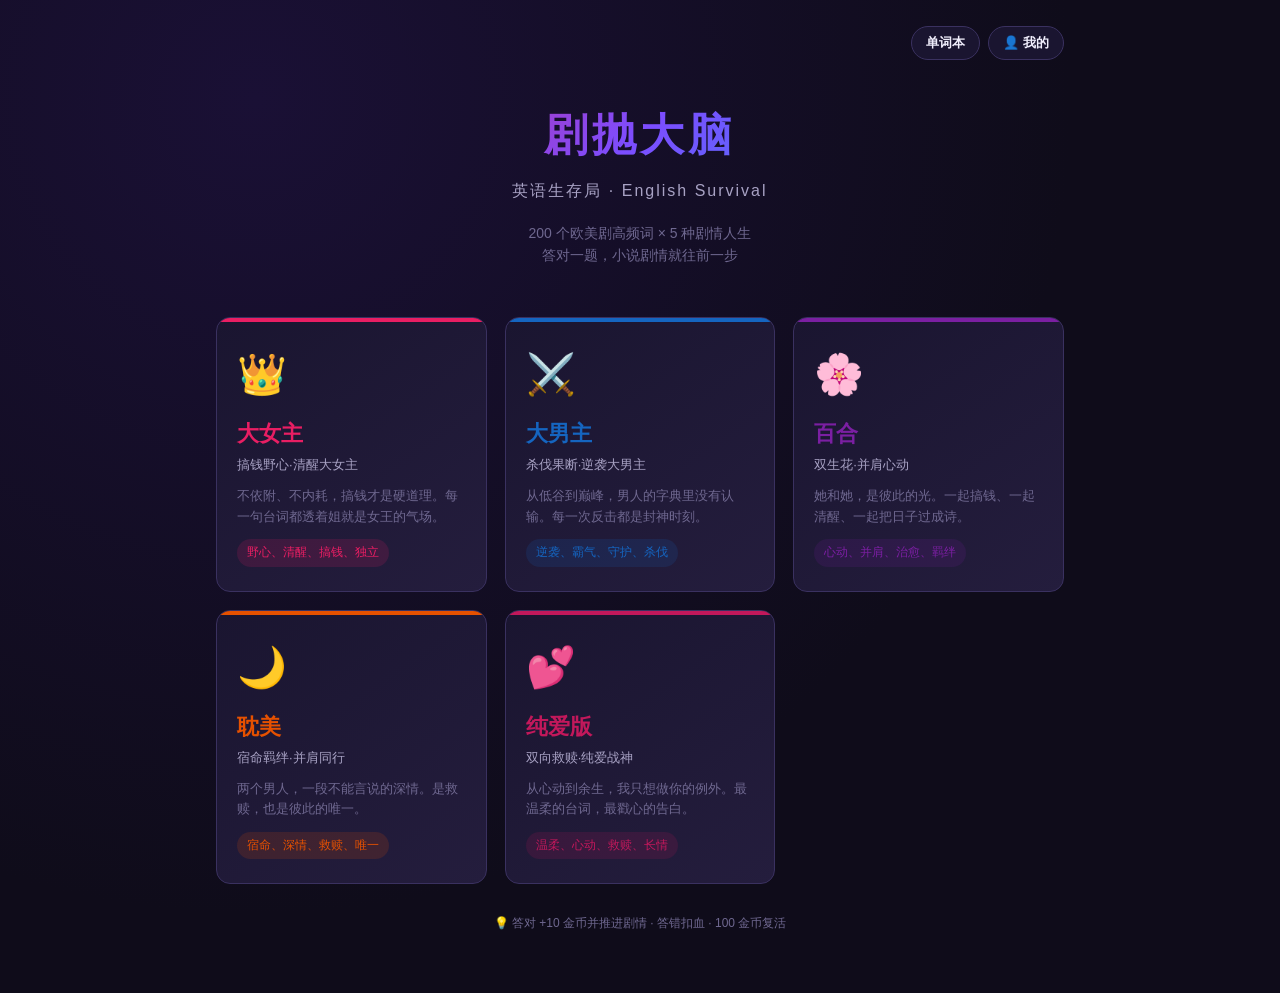
==== index.html @ b9316a6f "add onboarding steps hint: index.html" ====
﻿<!DOCTYPE html>
<html lang="zh-CN">
<head>
  <meta charset="UTF-8">
  <meta name="viewport" content="width=device-width, initial-scale=1.0">
  <title>剧抛大脑：英语生存局</title>
  <link rel="stylesheet" href="css/style.css?v=20261114d">
</head>
<body>
  <div id="app"></div>

  <!-- 数据层（独立于主逻辑） -->
  <script src="js/data/words.js?v=20261114d"></script>
  <script src="js/data/versions.js?v=20261114d"></script>
  <script src="js/data/templates.js?v=20261114d"></script>
  <script src="js/data/novels.js?v=20261114d"></script>
  <script src="js/data/rewards_female_lead.js?v=20261114d"></script>
  <script src="js/data/rewards_male_lead.js?v=20261114d"></script>
  <script src="js/data/rewards_dual_female.js?v=20261114d"></script>
  <script src="js/data/rewards_dual_male.js?v=20261114d"></script>
  <script src="js/data/rewards_pure_love.js?v=20261114d"></script>
  <script src="js/data/chapters.js?v=20261114d"></script>
  <script src="js/data/questions_female_lead.js?v=20261114d"></script>
  <script src="js/data/questions_male_lead.js?v=20261114d"></script>
  <script src="js/data/questions_dual_female.js?v=20261114d"></script>
  <script src="js/data/questions_dual_male.js?v=20261114d"></script>
  <script src="js/data/questions_pure_love.js?v=20261114d"></script>

  <!-- 工具层 -->
  <script src="js/shuffle.js?v=20261114d"></script>
  <script src="js/tts.js?v=20261114d"></script>
  <script src="js/storage.js?v=20261114d"></script>

  <!-- 逻辑层 -->
  <script src="js/questionGenerator.js?v=20261114d"></script>
  <script src="js/game.js?v=20261114d"></script>

  <!-- UI 层 -->
  <script src="js/ui.js?v=20261114d"></script>
</body>
</html>
---- css/style.css ----
/* ========== 剧抛大脑：英语生存局 样式 ========== */
:root {
  --theme-color: #6a11cb;
  --bg: #0f0c1a;
  --bg-card: #1a1530;
  --bg-card-2: #241d3d;
  --text: #f0eefc;
  --text-dim: #a8a2c4;
  --text-muted: #6f6890;
  --border: #3a3160;
  --success: #4caf50;
  --danger: #f44336;
  --warning: #ff9800;
  --radius: 14px;
  --shadow: 0 8px 32px rgba(0,0,0,.35);
}

* { box-sizing: border-box; margin: 0; padding: 0; }

body {
  font-family: -apple-system, "PingFang SC", "Microsoft YaHei", "Segoe UI", sans-serif;
  background: radial-gradient(circle at 20% 10%, #1a1035 0%, var(--bg) 60%);
  color: var(--text);
  min-height: 100vh;
  line-height: 1.6;
  overflow-x: hidden;
}

#app {
  max-width: 880px;
  margin: 0 auto;
  padding: 20px 16px 60px;
}

/* ========== 版本选择页 ========== */
.hero {
  text-align: center;
  padding: 40px 0 30px;
}
.title {
  font-size: 44px;
  font-weight: 900;
  background: linear-gradient(135deg, #e91e63, #7c4dff, #2196f3);
  -webkit-background-clip: text;
  -webkit-text-fill-color: transparent;
  letter-spacing: 4px;
}
.subtitle {
  font-size: 16px;
  color: var(--text-dim);
  margin-top: 8px;
  letter-spacing: 2px;
}
.hero-desc {
  margin-top: 18px;
  color: var(--text-muted);
  font-size: 14px;
}

.version-grid {
  display: grid;
  grid-template-columns: repeat(auto-fill, minmax(260px, 1fr));
  gap: 18px;
  margin-top: 20px;
}
.version-card {
  background: linear-gradient(145deg, var(--bg-card), var(--bg-card-2));
  border: 1px solid var(--border);
  border-radius: var(--radius);
  padding: 24px 20px;
  cursor: pointer;
  transition: all .25s ease;
  position: relative;
  overflow: hidden;
}
.version-card::before {
  content: '';
  position: absolute;
  top: 0; left: 0; right: 0;
  height: 4px;
  background: var(--card-color, var(--theme-color));
}
.version-card:hover {
  transform: translateY(-4px);
  box-shadow: 0 12px 30px rgba(0,0,0,.4);
  border-color: var(--card-color);
}
.version-icon { font-size: 40px; margin-bottom: 10px; }
.version-name {
  font-size: 22px;
  font-weight: 800;
  color: var(--card-color);
}
.version-tagline { font-size: 13px; color: var(--text-dim); margin: 4px 0 10px; }
.version-desc { font-size: 13px; color: var(--text-muted); }
.version-vibe {
  margin-top: 12px;
  font-size: 12px;
  color: var(--card-color);
  background: color-mix(in srgb, var(--card-color) 15%, transparent);
  padding: 4px 10px;
  border-radius: 20px;
  display: inline-block;
}
.version-save {
  margin-top: 10px;
  margin-left: 8px;
  font-size: 12px;
  font-weight: 700;
  color: var(--card-color);
  background: color-mix(in srgb, var(--card-color) 20%, transparent);
  padding: 4px 10px;
  border-radius: 20px;
  display: inline-block;
}

.footer-tip {
  text-align: center;
  margin-top: 30px;
  color: var(--text-muted);
  font-size: 12px;
}

/* ========== 游戏页：状态栏 ========== */
.status-bar {
  display: flex;
  align-items: center;
  gap: 14px;
  background: var(--bg-card);
  border: 1px solid var(--border);
  border-radius: var(--radius);
  padding: 12px 16px;
  margin-bottom: 18px;
  flex-wrap: wrap;
}
.status-left {
  display: flex;
  align-items: center;
  gap: 8px;
}
.version-badge {
  background: var(--theme-color);
  color: #fff;
  padding: 5px 14px;
  border-radius: 20px;
  font-size: 14px;
  font-weight: 700;
  white-space: nowrap;
}
.status-center { flex: 1; min-width: 120px; }
.progress-track {
  position: relative;
  height: 22px;
  background: #2a2348;
  border-radius: 11px;
  overflow: hidden;
}
.progress-fill {
  height: 100%;
  background: linear-gradient(90deg, var(--theme-color), #ff6b9d);
  border-radius: 11px;
  transition: width .4s ease;
}
.progress-text {
  position: absolute;
  inset: 0;
  display: flex;
  align-items: center;
  justify-content: center;
  font-size: 12px;
  font-weight: 700;
  color: #fff;
  text-shadow: 0 1px 2px rgba(0,0,0,.6);
}
.status-right {
  display: flex;
  gap: 14px;
  align-items: center;
}
.stat { display: flex; align-items: center; gap: 6px; font-size: 14px; }
.stat-icon { font-size: 16px; }
/* 金币图标：不依赖 emoji 字体，任何设备都能显示 */
.coin-icon {
  width: 17px;
  height: 17px;
  border-radius: 50%;
  background: linear-gradient(145deg, #ffe082, #f9a825);
  color: #5d4037;
  font-size: 11px;
  font-weight: 900;
  line-height: 1;
  display: inline-flex;
  align-items: center;
  justify-content: center;
  flex-shrink: 0;
}
/* 文字型图标按钮（如「词」） */
.icon-btn.icon-text { font-size: 13px; font-weight: 800; }
.hp-bar {
  width: 60px;
  height: 10px;
  background: #2a2348;
  border-radius: 5px;
  overflow: hidden;
}
.hp-fill { height: 100%; border-radius: 5px; transition: width .3s, background .3s; }
.stat-val { font-weight: 700; }
.stat.coins .stat-val { color: #ffd54f; }

/* ========== 题目卡 ========== */
.question-card {
  background: var(--bg-card);
  border: 1px solid var(--border);
  border-radius: var(--radius);
  padding: 24px;
  box-shadow: var(--shadow);
}
.q-intro {
  font-size: 14px;
  font-weight: 700;
  margin-bottom: 12px;
}
.word-tag {
  display: inline-flex;
  align-items: baseline;
  gap: 10px;
  background: color-mix(in srgb, var(--theme-color) 15%, transparent);
  padding: 6px 14px;
  border-radius: 20px;
  margin-bottom: 18px;
}
.word-en { font-size: 20px; font-weight: 800; color: var(--theme-color); }
.word-cat { font-size: 13px; color: var(--text-dim); }

.scenario {
  background: var(--bg-card-2);
  border-radius: 12px;
  padding: 18px;
  margin-bottom: 20px;
  border-left: 4px solid var(--theme-color);
}
.scenario-en {
  font-size: 17px;
  font-weight: 600;
  line-height: 1.7;
  display: flex;
  align-items: flex-start;
  gap: 10px;
}
.tts-btn {
  background: var(--theme-color);
  color: #fff;
  border: none;
  border-radius: 8px;
  padding: 4px 10px;
  cursor: pointer;
  font-size: 16px;
  flex-shrink: 0;
  transition: transform .15s;
}
.tts-btn:hover { transform: scale(1.1); }
.scenario-cn {
  margin-top: 10px;
  font-size: 14px;
  color: var(--text-dim);
  line-height: 1.7;
}

/* ========== 小说式对白场景 ========== */
.scene {
  background: var(--bg-card-2);
  border-radius: 12px;
  padding: 16px 18px;
  margin-bottom: 18px;
  border-left: 4px solid var(--theme-color);
  display: flex;
  flex-direction: column;
  gap: 14px;
}
.scene-line {
  display: flex;
  gap: 12px;
  align-items: flex-start;
}
.scene-speaker {
  flex-shrink: 0;
  min-width: 62px;
  padding: 2px 8px;
  border-radius: 8px;
  background: color-mix(in srgb, var(--theme-color) 22%, transparent);
  color: var(--theme-color);
  font-size: 12px;
  font-weight: 800;
  text-align: center;
  margin-top: 2px;
}
.scene-text { flex: 1; min-width: 0; }
.scene-en {
  display: flex;
  align-items: flex-start;
  gap: 8px;
  font-size: 16px;
  font-weight: 600;
  line-height: 1.65;
}
.scene-cn {
  margin-top: 4px;
  font-size: 13px;
  color: var(--text-dim);
  line-height: 1.6;
}
.reply-label {
  font-size: 14px;
  font-weight: 800;
  color: var(--text-dim);
  margin-bottom: 12px;
}
.option-meaning { font-size: 15px; }

.options {
  display: flex;
  flex-direction: column;
  gap: 12px;
}
.option {
  display: flex;
  align-items: center;
  gap: 14px;
  background: var(--bg-card-2);
  border: 2px solid var(--border);
  border-radius: 12px;
  padding: 14px 18px;
  cursor: pointer;
  text-align: left;
  color: var(--text);
  font-size: 15px;
  transition: all .2s;
  font-family: inherit;
}
.option:hover:not(.answered) {
  border-color: var(--theme-color);
  background: color-mix(in srgb, var(--theme-color) 10%, var(--bg-card-2));
}
.option.answered { cursor: default; opacity: .85; }
.option.correct {
  border-color: var(--success);
  background: color-mix(in srgb, var(--success) 18%, var(--bg-card-2));
}
.option.wrong {
  border-color: var(--danger);
  background: color-mix(in srgb, var(--danger) 18%, var(--bg-card-2));
}
.option-letter {
  width: 30px;
  height: 30px;
  border-radius: 50%;
  background: var(--border);
  display: flex;
  align-items: center;
  justify-content: center;
  font-weight: 800;
  flex-shrink: 0;
}
.option.correct .option-letter { background: var(--success); color: #fff; }
.option.wrong .option-letter { background: var(--danger); color: #fff; }
.option-text { display: flex; flex-direction: column; flex: 1; }
.option-en { font-weight: 600; }
.option-cn { font-size: 13px; color: var(--text-dim); margin-top: 2px; }
.option .tts-btn { flex-shrink: 0; display: inline-flex; align-items: center; }

.feedback { margin-top: 16px; }
.fb { padding: 12px 16px; border-radius: 10px; font-weight: 600; }
.fb-correct { background: color-mix(in srgb, var(--success) 20%, transparent); color: #a5d6a7; }
.fb-wrong { background: color-mix(in srgb, var(--danger) 20%, transparent); color: #ef9a9a; }
.correct-line {
  margin-top: 8px;
  color: #a5d6a7;
  font-size: 14px;
  font-weight: 700;
}
.explanation {
  margin-top: 8px;
  font-weight: 400;
  font-size: 13px;
  color: var(--text);
  line-height: 1.6;
}

.next-btn {
  margin-top: 16px;
  width: 100%;
  padding: 14px;
  background: var(--theme-color);
  color: #fff;
  border: none;
  border-radius: 12px;
  font-size: 16px;
  font-weight: 700;
  cursor: pointer;
  transition: transform .15s;
}
.next-btn:hover { transform: translateY(-2px); }

/* ========== 章节模式：剧情卡 / 人物头像 ========== */
.story-card {
  background: linear-gradient(145deg, var(--bg-card), var(--bg-card-2));
  border: 1px solid var(--border);
  border-radius: var(--radius);
  padding: 18px 20px;
  margin-bottom: 16px;
}
.story-label {
  font-size: 12px;
  font-weight: 800;
  letter-spacing: .5px;
  color: var(--theme-color);
  margin-bottom: 8px;
}
.story-text {
  font-size: 14px;
  color: var(--text-dim);
  line-height: 1.9;
}
.plot-desc {
  font-size: 14px;
  color: var(--text-dim);
  line-height: 1.8;
  margin-bottom: 14px;
}
.speaker-prefix {
  color: var(--theme-color);
  font-weight: 800;
  margin-right: 2px;
}

.speaker-row {
  display: flex;
  align-items: center;
  gap: 12px;
  margin-bottom: 16px;
}
.avatar {
  width: 56px;
  height: 56px;
  border-radius: 50%;
  display: flex;
  align-items: center;
  justify-content: center;
  box-shadow: 0 0 0 3px color-mix(in srgb, var(--theme-color) 35%, transparent), 0 6px 18px rgba(0,0,0,.35);
  flex-shrink: 0;
}
.avatar-emoji { font-size: 26px; line-height: 1; }
.avatar-photo { width: 64px; height: 64px; overflow: hidden; background: var(--bg-card-2); }
.avatar-photo img { width: 100%; height: 100%; object-fit: cover; display: block; }
.speaker-meta { flex: 1; }
.speaker-name { font-size: 17px; font-weight: 800; }
.speaker-step { font-size: 12px; color: var(--text-muted); }

/* ========== 章节解锁面板 ========== */
.chapter-panel {
  margin-top: 20px;
  background: var(--bg-card);
  border: 1px solid var(--border);
  border-radius: var(--radius);
  padding: 18px 20px;
}
.chapter-item {
  background: var(--bg-card-2);
  border: 1px solid var(--border);
  border-radius: 10px;
  padding: 12px 14px;
  margin-bottom: 10px;
  transition: all .2s;
}
.chapter-item:last-child { margin-bottom: 0; }
.chapter-item.unlocked { cursor: pointer; }
.chapter-item.unlocked:hover { border-color: var(--theme-color); }
.chapter-item.locked { opacity: .5; cursor: not-allowed; }
.chapter-item.cleared { border-color: var(--success); }
.chapter-item-head {
  display: flex;
  align-items: center;
  justify-content: space-between;
  gap: 10px;
  margin-bottom: 8px;
}
.chapter-item-title { font-size: 14px; font-weight: 700; }
.chapter-item-count { font-size: 12px; color: var(--theme-color); font-weight: 800; }

/* ========== 章节结果 ========== */
.result-card {
  background: var(--bg-card);
  border: 1px solid var(--border);
  border-radius: var(--radius);
  padding: 32px 24px;
  text-align: center;
  box-shadow: var(--shadow);
}
.result-emoji { font-size: 48px; }
.result-title { margin: 8px 0 12px; color: var(--theme-color); }
.result-text {
  font-size: 14px;
  color: var(--text-dim);
  line-height: 1.9;
  margin-bottom: 20px;
}

/* ========== 答题解析块 ========== */
.fb-block {
  margin-top: 10px;
  font-weight: 400;
  font-size: 13px;
  line-height: 1.7;
  color: var(--text);
}
.fb-block b {
  display: block;
  margin-bottom: 2px;
  color: var(--text-dim);
  font-size: 12px;
}
.fb-distractor { color: var(--text-dim); margin-bottom: 2px; }
.plot-unlock {
  margin-top: 12px;
  padding: 12px 14px;
  border-radius: 10px;
  background: color-mix(in srgb, var(--theme-color) 16%, transparent);
  border-left: 3px solid var(--theme-color);
  font-size: 13px;
  line-height: 1.9;
  color: var(--text);
}

/* ========== 小说面板 ========== */
.novel-panel {
  margin-top: 22px;
  background: var(--bg-card);
  border: 1px solid var(--border);
  border-radius: var(--radius);
  padding: 20px;
}
.novel-header {
  font-weight: 700;
  margin-bottom: 14px;
  color: var(--text-dim);
  font-size: 14px;
}
.novel-card { margin-bottom: 18px; }
.novel-card:last-child { margin-bottom: 0; }
.novel-head {
  display: flex;
  align-items: center;
  gap: 12px;
  margin-bottom: 8px;
}
.novel-cover { font-size: 32px; }
.novel-meta { flex: 1; }
.novel-title { font-weight: 700; font-size: 15px; }
.novel-author { font-size: 12px; color: var(--text-muted); }
.novel-percent { font-weight: 800; color: var(--theme-color); }
.novel-bar {
  height: 8px;
  background: #2a2348;
  border-radius: 4px;
  overflow: hidden;
  margin-bottom: 10px;
}
.novel-fill {
  height: 100%;
  background: linear-gradient(90deg, var(--theme-color), #ffd54f);
  border-radius: 4px;
  transition: width .5s;
}
.novel-segments {
  display: grid;
  grid-template-columns: repeat(5, 1fr);
  gap: 6px;
}
.seg {
  text-align: center;
  padding: 8px 4px;
  border-radius: 8px;
  font-size: 11px;
  cursor: pointer;
  transition: all .2s;
}
.seg.unlocked {
  background: color-mix(in srgb, var(--theme-color) 20%, transparent);
  border: 1px solid var(--theme-color);
  color: var(--text);
}
.seg.unlocked:hover { background: color-mix(in srgb, var(--theme-color) 40%, transparent); }
.seg.locked {
  background: #2a2348;
  color: var(--text-muted);
  cursor: not-allowed;
}

/* 提问用书：50 章列表，限高滚动 */
.chapter-panel:not(.reward-panel) {
  max-height: 460px;
  overflow-y: auto;
}

/* 奖励小说：按原著章节划分的章节网格 */
.novel-chapter-meta {
  font-size: 12px;
  color: var(--text-dim);
  margin-bottom: 8px;
}
.chapter-grid {
  display: grid;
  grid-template-columns: repeat(auto-fill, minmax(86px, 1fr));
  gap: 6px;
  max-height: 240px;
  overflow-y: auto;
  padding-right: 2px;
}
.chapter-chip {
  font-size: 12px;
  text-align: center;
  padding: 8px 6px;
  border-radius: 8px;
  border: 1px solid var(--border);
  background: #2a2348;
  color: var(--text-muted);
  white-space: nowrap;
  overflow: hidden;
  text-overflow: ellipsis;
}
.chapter-chip.unlocked {
  cursor: pointer;
  background: color-mix(in srgb, var(--theme-color) 18%, transparent);
  border-color: var(--theme-color);
  color: var(--text);
  transition: all .2s;
}
.chapter-chip.unlocked:hover {
  background: color-mix(in srgb, var(--theme-color) 38%, transparent);
}
.chapter-chip.locked { opacity: .6; }

/* ========== 死亡页 ========== */
.screen-death, .screen-finish {
  display: flex;
  align-items: center;
  justify-content: center;
  min-height: 80vh;
}
.death-card, .finish-card {
  background: var(--bg-card);
  border: 1px solid var(--border);
  border-radius: var(--radius);
  padding: 40px;
  text-align: center;
  max-width: 420px;
  width: 100%;
}
.death-emoji, .finish-emoji { font-size: 60px; }
.death-title { color: var(--danger); margin: 10px 0; }
.finish-title { color: var(--warning); margin: 10px 0; }
.death-desc, .finish-desc { color: var(--text-dim); margin-bottom: 20px; }
.death-stats, .finish-stats {
  display: flex;
  flex-direction: column;
  gap: 8px;
  margin-bottom: 24px;
  color: var(--text-dim);
}
.revive-btn {
  background: linear-gradient(135deg, var(--theme-color), #ff6b9d);
  color: #fff;
  border: none;
  padding: 14px 30px;
  border-radius: 12px;
  font-size: 16px;
  font-weight: 700;
  cursor: pointer;
  width: 100%;
  margin-bottom: 10px;
}
.revive-hint { font-size: 12px; color: var(--text-muted); margin-bottom: 16px; }
.no-revive { color: var(--danger); margin-bottom: 20px; line-height: 1.8; }
.back-btn {
  background: transparent;
  color: var(--text-dim);
  border: 1px solid var(--border);
  padding: 12px 24px;
  border-radius: 12px;
  cursor: pointer;
  font-size: 14px;
}
.back-btn:hover { border-color: var(--theme-color); color: var(--theme-color); }

.finish-novels {
  background: var(--bg-card-2);
  border-radius: 10px;
  padding: 14px;
  margin-bottom: 20px;
  font-size: 14px;
  line-height: 2;
}

/* ========== 弹窗 ========== */
.modal-overlay {
  position: fixed;
  inset: 0;
  background: rgba(0,0,0,.7);
  display: flex;
  align-items: center;
  justify-content: center;
  z-index: 1000;
  padding: 20px;
}
.modal {
  background: var(--bg-card);
  border: 1px solid var(--border);
  border-radius: var(--radius);
  padding: 28px;
  max-width: 560px;
  width: 100%;
  max-height: 80vh;
  overflow-y: auto;
}
.modal-title { font-size: 18px; font-weight: 800; margin-bottom: 16px; color: var(--theme-color); }
.modal-body { line-height: 1.9; color: var(--text); font-size: 15px; }
.modal-close {
  margin-top: 20px;
  width: 100%;
  padding: 12px;
  background: var(--theme-color);
  color: #fff;
  border: none;
  border-radius: 10px;
  font-weight: 700;
  cursor: pointer;
}
.modal-reader { max-height: 84vh; }
.reader-text {
  line-height: 2;
  font-size: 14px;
  white-space: pre-wrap;
}
.reader-nav {
  display: flex;
  align-items: center;
  gap: 10px;
  margin-top: 18px;
}
.reader-nav .panel-btn {
  width: auto;
  flex: 1;
  margin-top: 0;
  padding: 9px 10px;
  font-size: 13px;
}
.reader-nav .panel-btn:disabled {
  opacity: .4;
  cursor: not-allowed;
}
.reader-pos {
  font-size: 12px;
  color: var(--text-dim);
  white-space: nowrap;
}
.modal-actions {
  display: flex;
  gap: 12px;
  margin-top: 20px;
}
.modal-btn {
  flex: 1;
  padding: 12px;
  border-radius: 10px;
  border: 1px solid var(--border);
  background: var(--bg-card-2);
  color: var(--text);
  font-size: 15px;
  font-weight: 700;
  cursor: pointer;
  font-family: inherit;
}
.modal-btn.ghost:hover { border-color: var(--theme-color); color: var(--theme-color); }
.modal-btn.danger {
  background: var(--danger);
  border-color: var(--danger);
  color: #fff;
}
.modal-btn.danger:hover { filter: brightness(1.1); }

/* ========== 我的 / 个人中心 ========== */
.top-actions {
  display: flex;
  justify-content: flex-end;
  padding-top: 6px;
}
.me-btn {
  background: var(--bg-card);
  border: 1px solid var(--border);
  color: var(--text);
  padding: 7px 14px;
  border-radius: 20px;
  font-size: 13px;
  font-weight: 700;
  cursor: pointer;
  font-family: inherit;
  transition: all .2s;
}
.me-btn:hover { border-color: var(--theme-color); color: var(--theme-color); }

.icon-btn {
  width: 34px;
  height: 34px;
  border-radius: 50%;
  border: 1px solid var(--border);
  background: var(--bg-card-2);
  color: var(--text);
  font-size: 15px;
  line-height: 1;
  cursor: pointer;
  flex-shrink: 0;
  transition: all .2s;
}
.icon-btn:hover { border-color: var(--theme-color); transform: translateY(-1px); }

.resume-banner {
  display: flex;
  align-items: center;
  gap: 12px;
  background: linear-gradient(135deg, rgba(106,17,203,.28), rgba(255,107,157,.18));
  border: 1px solid var(--theme-color);
  border-radius: var(--radius);
  padding: 14px 18px;
  margin-bottom: 18px;
  cursor: pointer;
  transition: transform .2s;
}
.resume-banner:hover { transform: translateY(-2px); }
.resume-info { display: flex; flex-direction: column; gap: 3px; flex: 1; }
.resume-info b { font-size: 14px; }
.resume-info span { font-size: 12px; color: var(--text-dim); }
.resume-go { font-size: 13px; font-weight: 800; color: var(--theme-color); white-space: nowrap; }

.screen-profile { padding-top: 4px; }
.back-link {
  background: none;
  border: none;
  color: var(--text-dim);
  font-size: 14px;
  font-weight: 700;
  cursor: pointer;
  padding: 6px 0 12px;
  font-family: inherit;
}
.back-link:hover { color: var(--theme-color); }

.profile-card {
  display: flex;
  align-items: center;
  gap: 16px;
  background: linear-gradient(145deg, var(--bg-card), var(--bg-card-2));
  border: 1px solid var(--border);
  border-radius: var(--radius);
  padding: 20px;
  margin-bottom: 18px;
  box-shadow: var(--shadow);
}
.profile-info { flex: 1; min-width: 0; }
.profile-name {
  font-size: 22px;
  font-weight: 800;
  white-space: nowrap;
  overflow: hidden;
  text-overflow: ellipsis;
}
.profile-sub { font-size: 12px; color: var(--text-muted); margin-top: 4px; }
.edit-btn {
  background: color-mix(in srgb, var(--theme-color) 18%, transparent);
  border: 1px solid var(--theme-color);
  color: var(--theme-color);
  border-radius: 20px;
  padding: 7px 16px;
  font-size: 13px;
  font-weight: 700;
  cursor: pointer;
  flex-shrink: 0;
  font-family: inherit;
}
.edit-btn:hover { background: var(--theme-color); color: #fff; }

.avatar-lg { width: 84px; height: 84px; }
.avatar-lg.avatar-photo { width: 88px; height: 88px; }
.avatar-lg .avatar-emoji { font-size: 42px; }

.panel {
  background: var(--bg-card);
  border: 1px solid var(--border);
  border-radius: var(--radius);
  padding: 20px;
  margin-bottom: 16px;
}
.panel-title { font-size: 15px; font-weight: 800; margin-bottom: 14px; }

.save-main { margin-bottom: 14px; }
.save-version { font-size: 18px; font-weight: 800; color: var(--theme-color); }
.save-chapter { font-size: 13px; color: var(--text-dim); margin-top: 4px; }
.save-grid {
  display: grid;
  grid-template-columns: repeat(4, 1fr);
  gap: 10px;
  margin-bottom: 12px;
}
.save-grid > div {
  background: var(--bg-card-2);
  border-radius: 10px;
  padding: 10px 8px;
  text-align: center;
  display: flex;
  flex-direction: column;
  gap: 4px;
}
.save-grid span { font-size: 11px; color: var(--text-muted); }
.save-grid b { font-size: 14px; }
.save-time { font-size: 12px; color: var(--text-muted); margin-bottom: 8px; }
.empty-save {
  font-size: 13px;
  color: var(--text-dim);
  line-height: 1.8;
  margin-bottom: 6px;
}
.save-list { display: flex; flex-direction: column; gap: 10px; }
.save-item {
  background: var(--bg-card-2);
  border: 1px solid var(--border);
  border-radius: 12px;
  padding: 12px 14px;
}
.save-item-head {
  display: flex;
  align-items: center;
  justify-content: space-between;
  gap: 10px;
  margin-bottom: 6px;
}
.save-item-name { font-size: 15px; font-weight: 800; }
.save-item-tag {
  font-size: 12px;
  font-weight: 700;
  color: var(--theme-color);
  background: color-mix(in srgb, var(--theme-color) 16%, transparent);
  padding: 3px 10px;
  border-radius: 12px;
  white-space: nowrap;
}
.save-item-sub { font-size: 12px; color: var(--text-dim); line-height: 1.7; }
.save-item-actions { display: flex; gap: 8px; margin-top: 10px; }
.save-item-actions .panel-btn {
  width: auto;
  flex: 1;
  margin-top: 0;
  padding: 9px 10px;
  font-size: 13px;
}
.panel-btn {
  width: 100%;
  margin-top: 10px;
  padding: 12px;
  border-radius: 12px;
  font-size: 14px;
  font-weight: 700;
  cursor: pointer;
  font-family: inherit;
  background: transparent;
  border: 1px solid var(--border);
  color: var(--text-dim);
}
.panel-btn.ghost:hover { border-color: var(--theme-color); color: var(--theme-color); }

.stats-grid {
  display: grid;
  grid-template-columns: repeat(4, 1fr);
  gap: 10px;
}
.stat-cell {
  background: var(--bg-card-2);
  border-radius: 10px;
  padding: 14px 8px;
  text-align: center;
  display: flex;
  flex-direction: column;
  gap: 4px;
}
.stat-cell b { font-size: 18px; color: var(--theme-color); }
.stat-cell span { font-size: 11px; color: var(--text-muted); }

.rule-list {
  list-style: none;
  display: flex;
  flex-direction: column;
  gap: 8px;
  font-size: 13px;
  color: var(--text-dim);
  line-height: 1.7;
}
.rule-list li::before { content: '· '; color: var(--theme-color); font-weight: 900; }

.danger-zone {
  margin-top: 24px;
  text-align: center;
}
.danger-btn {
  width: 100%;
  padding: 13px;
  border-radius: 12px;
  border: 1px solid var(--danger);
  background: color-mix(in srgb, var(--danger) 12%, transparent);
  color: #ef9a9a;
  font-size: 15px;
  font-weight: 700;
  cursor: pointer;
  font-family: inherit;
}
.danger-btn:hover { background: var(--danger); color: #fff; }
.danger-hint {
  margin-top: 10px;
  font-size: 12px;
  color: var(--text-muted);
  line-height: 1.7;
}

.form-input {
  width: 100%;
  background: var(--bg-card-2);
  border: 1px solid var(--border);
  border-radius: 10px;
  padding: 12px 14px;
  color: var(--text);
  font-size: 16px;
  font-family: inherit;
  outline: none;
}
.form-input:focus { border-color: var(--theme-color); }
.form-hint { font-size: 12px; color: var(--text-muted); margin-top: 8px; }

/* 问题反馈 */
.feedback-input {
  min-height: 96px;
  resize: vertical;
  line-height: 1.6;
}
.feedback-status {
  margin-top: 10px;
  font-size: 13px;
  line-height: 1.6;
}
.feedback-status.ok { color: #a5d6a7; }
.feedback-status.warn { color: #ef9a9a; }

.avatar-grid {
  display: grid;
  grid-template-columns: repeat(4, 1fr);
  gap: 12px;
}
.avatar-choice {
  background: var(--bg-card-2);
  border: 2px solid var(--border);
  border-radius: 12px;
  padding: 10px 6px 8px;
  cursor: pointer;
  display: flex;
  flex-direction: column;
  align-items: center;
  gap: 8px;
  font-family: inherit;
  transition: all .2s;
}
.avatar-choice:hover { border-color: var(--theme-color); }
.avatar-choice.selected {
  border-color: var(--theme-color);
  background: color-mix(in srgb, var(--theme-color) 15%, var(--bg-card-2));
}
.avatar-choice-label { font-size: 11px; color: var(--text-dim); }
.avatar-choice.selected .avatar-choice-label { color: var(--theme-color); font-weight: 700; }

/* ========== 单词本 ========== */
.screen-wordbook { padding-top: 4px; }
.wordbook-emoji {
  display: flex;
  align-items: center;
  justify-content: center;
  font-size: 38px;
  background: var(--bg-card-2);
  border: 1px solid var(--border);
  border-radius: 50%;
  flex-shrink: 0;
}
.wordbook-mini { font-size: 13px; color: var(--text-dim); margin-bottom: 12px; }
.wordbook-mini b { color: var(--text); }
.mini-green { color: #81c784; }
.mini-yellow { color: #ffb74d; }
.mini-red { color: #ef5350; }

.stat-cell.stat-green b { color: #81c784; }
.stat-cell.stat-yellow b { color: #ffb74d; }
.stat-cell.stat-red b { color: #ef5350; }

.wordbook-legend {
  display: flex;
  flex-wrap: wrap;
  gap: 14px;
  font-size: 12px;
  color: var(--text-dim);
  margin-bottom: 14px;
}
.legend-dot {
  display: inline-block;
  width: 9px;
  height: 9px;
  border-radius: 50%;
  margin-right: 6px;
  vertical-align: 0;
}
.dot-green { background: #81c784; }
.dot-yellow { background: #ffb74d; }
.dot-red { background: #ef5350; }

.wordbook-grid {
  display: grid;
  grid-template-columns: repeat(auto-fill, minmax(158px, 1fr));
  gap: 10px;
}
.word-item {
  background: var(--bg-card-2);
  border: 1px solid var(--border);
  border-left-width: 4px;
  border-radius: 10px;
  padding: 11px 13px;
}
.word-item.green { border-left-color: #66bb6a; }
.word-item.yellow { border-left-color: #ffb74d; }
.word-item.red { border-left-color: #ef5350; }
.word-item-top { display: flex; align-items: center; justify-content: space-between; gap: 6px; }
.word-item-en { font-size: 16px; font-weight: 800; line-height: 1.3; }
.word-item.green .word-item-en { color: #81c784; }
.word-item.yellow .word-item-en { color: #ffb74d; }
.word-item.red .word-item-en { color: #ef5350; }
.word-item-cn { font-size: 12px; color: var(--text-dim); margin-top: 3px; }
.word-item-stat { font-size: 11px; color: var(--text-muted); margin-top: 7px; }

.top-actions { gap: 8px; }

/* ========== 响应式 ========== */
@media (max-width: 600px) {
  .title { font-size: 34px; }
  .status-bar { gap: 10px; }
  .status-right { width: 100%; justify-content: space-between; }
  .novel-segments { grid-template-columns: repeat(5, 1fr); }
  .question-card { padding: 18px; }
  .scenario-en { font-size: 15px; }
  .save-grid, .stats-grid { grid-template-columns: repeat(2, 1fr); }
  .avatar-grid { grid-template-columns: repeat(4, 1fr); gap: 8px; }
  .avatar-choice .avatar { width: 44px; height: 44px; }
  .avatar-choice .avatar-photo { width: 44px; height: 44px; }
}
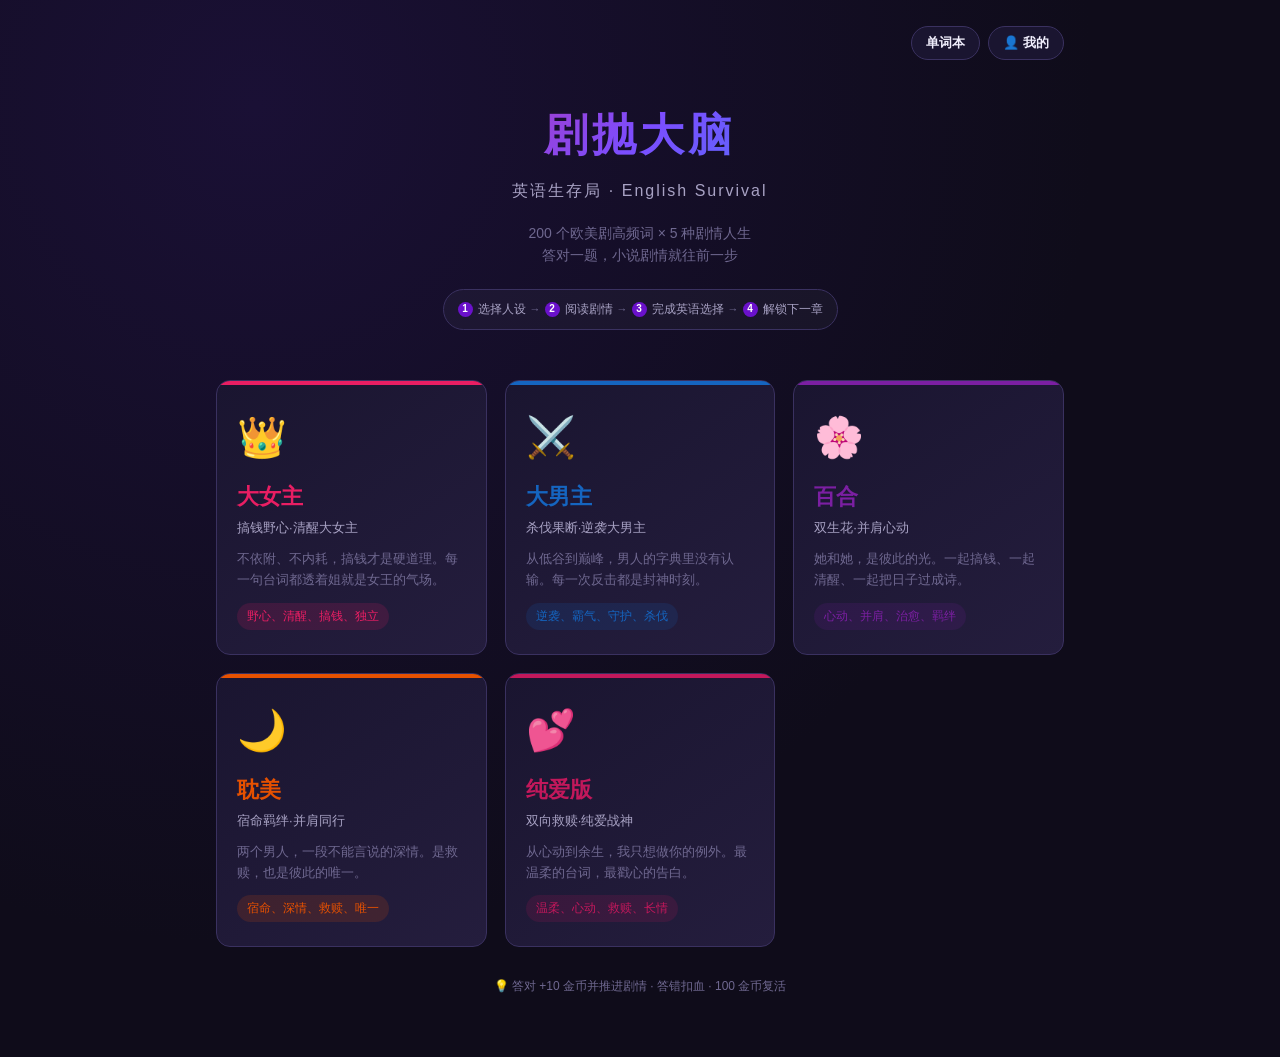
==== commit 96d35f96: "fix TTS: chrome cancel race, async voices, audio fallback" ====
--- a/index.html
+++ b/index.html
@@ -4,38 +4,38 @@
   <meta charset="UTF-8">
   <meta name="viewport" content="width=device-width, initial-scale=1.0">
   <title>剧抛大脑：英语生存局</title>
-  <link rel="stylesheet" href="css/style.css?v=20261114d">
+  <link rel="stylesheet" href="css/style.css?v=20261114e">
 </head>
 <body>
   <div id="app"></div>
 
   <!-- 数据层（独立于主逻辑） -->
-  <script src="js/data/words.js?v=20261114d"></script>
-  <script src="js/data/versions.js?v=20261114d"></script>
-  <script src="js/data/templates.js?v=20261114d"></script>
-  <script src="js/data/novels.js?v=20261114d"></script>
-  <script src="js/data/rewards_female_lead.js?v=20261114d"></script>
-  <script src="js/data/rewards_male_lead.js?v=20261114d"></script>
-  <script src="js/data/rewards_dual_female.js?v=20261114d"></script>
-  <script src="js/data/rewards_dual_male.js?v=20261114d"></script>
-  <script src="js/data/rewards_pure_love.js?v=20261114d"></script>
-  <script src="js/data/chapters.js?v=20261114d"></script>
-  <script src="js/data/questions_female_lead.js?v=20261114d"></script>
-  <script src="js/data/questions_male_lead.js?v=20261114d"></script>
-  <script src="js/data/questions_dual_female.js?v=20261114d"></script>
-  <script src="js/data/questions_dual_male.js?v=20261114d"></script>
-  <script src="js/data/questions_pure_love.js?v=20261114d"></script>
+  <script src="js/data/words.js?v=20261114e"></script>
+  <script src="js/data/versions.js?v=20261114e"></script>
+  <script src="js/data/templates.js?v=20261114e"></script>
+  <script src="js/data/novels.js?v=20261114e"></script>
+  <script src="js/data/rewards_female_lead.js?v=20261114e"></script>
+  <script src="js/data/rewards_male_lead.js?v=20261114e"></script>
+  <script src="js/data/rewards_dual_female.js?v=20261114e"></script>
+  <script src="js/data/rewards_dual_male.js?v=20261114e"></script>
+  <script src="js/data/rewards_pure_love.js?v=20261114e"></script>
+  <script src="js/data/chapters.js?v=20261114e"></script>
+  <script src="js/data/questions_female_lead.js?v=20261114e"></script>
+  <script src="js/data/questions_male_lead.js?v=20261114e"></script>
+  <script src="js/data/questions_dual_female.js?v=20261114e"></script>
+  <script src="js/data/questions_dual_male.js?v=20261114e"></script>
+  <script src="js/data/questions_pure_love.js?v=20261114e"></script>
 
   <!-- 工具层 -->
-  <script src="js/shuffle.js?v=20261114d"></script>
-  <script src="js/tts.js?v=20261114d"></script>
-  <script src="js/storage.js?v=20261114d"></script>
+  <script src="js/shuffle.js?v=20261114e"></script>
+  <script src="js/tts.js?v=20261114e"></script>
+  <script src="js/storage.js?v=20261114e"></script>
 
   <!-- 逻辑层 -->
-  <script src="js/questionGenerator.js?v=20261114d"></script>
-  <script src="js/game.js?v=20261114d"></script>
+  <script src="js/questionGenerator.js?v=20261114e"></script>
+  <script src="js/game.js?v=20261114e"></script>
 
   <!-- UI 层 -->
-  <script src="js/ui.js?v=20261114d"></script>
+  <script src="js/ui.js?v=20261114e"></script>
 </body>
 </html>
--- a/css/style.css
+++ b/css/style.css
@@ -56,6 +56,45 @@
   color: var(--text-muted);
   font-size: 14px;
 }
+/* 新手引导：选择人设 → 阅读剧情 → 完成英语选择 → 解锁下一章 */
+.how-to-play {
+  display: flex;
+  flex-wrap: wrap;
+  justify-content: center;
+  align-items: center;
+  gap: 6px 4px;
+  margin-top: 22px;
+  padding: 10px 14px;
+  background: rgba(255, 255, 255, .03);
+  border: 1px solid var(--border);
+  border-radius: 999px;
+  width: fit-content;
+  max-width: 100%;
+  margin-left: auto;
+  margin-right: auto;
+}
+.how-step {
+  display: inline-flex;
+  align-items: center;
+  gap: 5px;
+  font-size: 12px;
+  color: var(--text-dim);
+  white-space: nowrap;
+}
+.how-step i {
+  font-style: normal;
+  width: 15px;
+  height: 15px;
+  border-radius: 50%;
+  background: var(--theme-color);
+  color: #fff;
+  font-size: 10px;
+  font-weight: 800;
+  display: inline-flex;
+  align-items: center;
+  justify-content: center;
+}
+.how-sep { font-size: 11px; color: var(--text-muted); }
 
 .version-grid {
   display: grid;
@@ -1161,4 +1200,14 @@
   .avatar-grid { grid-template-columns: repeat(4, 1fr); gap: 8px; }
   .avatar-choice .avatar { width: 44px; height: 44px; }
   .avatar-choice .avatar-photo { width: 44px; height: 44px; }
-}
+  /* 窄屏：四步引导改成 2×2，不折成 3+1 */
+  .how-to-play {
+    display: grid;
+    grid-template-columns: 1fr 1fr;
+    gap: 8px 10px;
+    border-radius: 14px;
+    padding: 12px 14px;
+    width: 100%;
+  }
+  .how-sep { display: none; }
+}
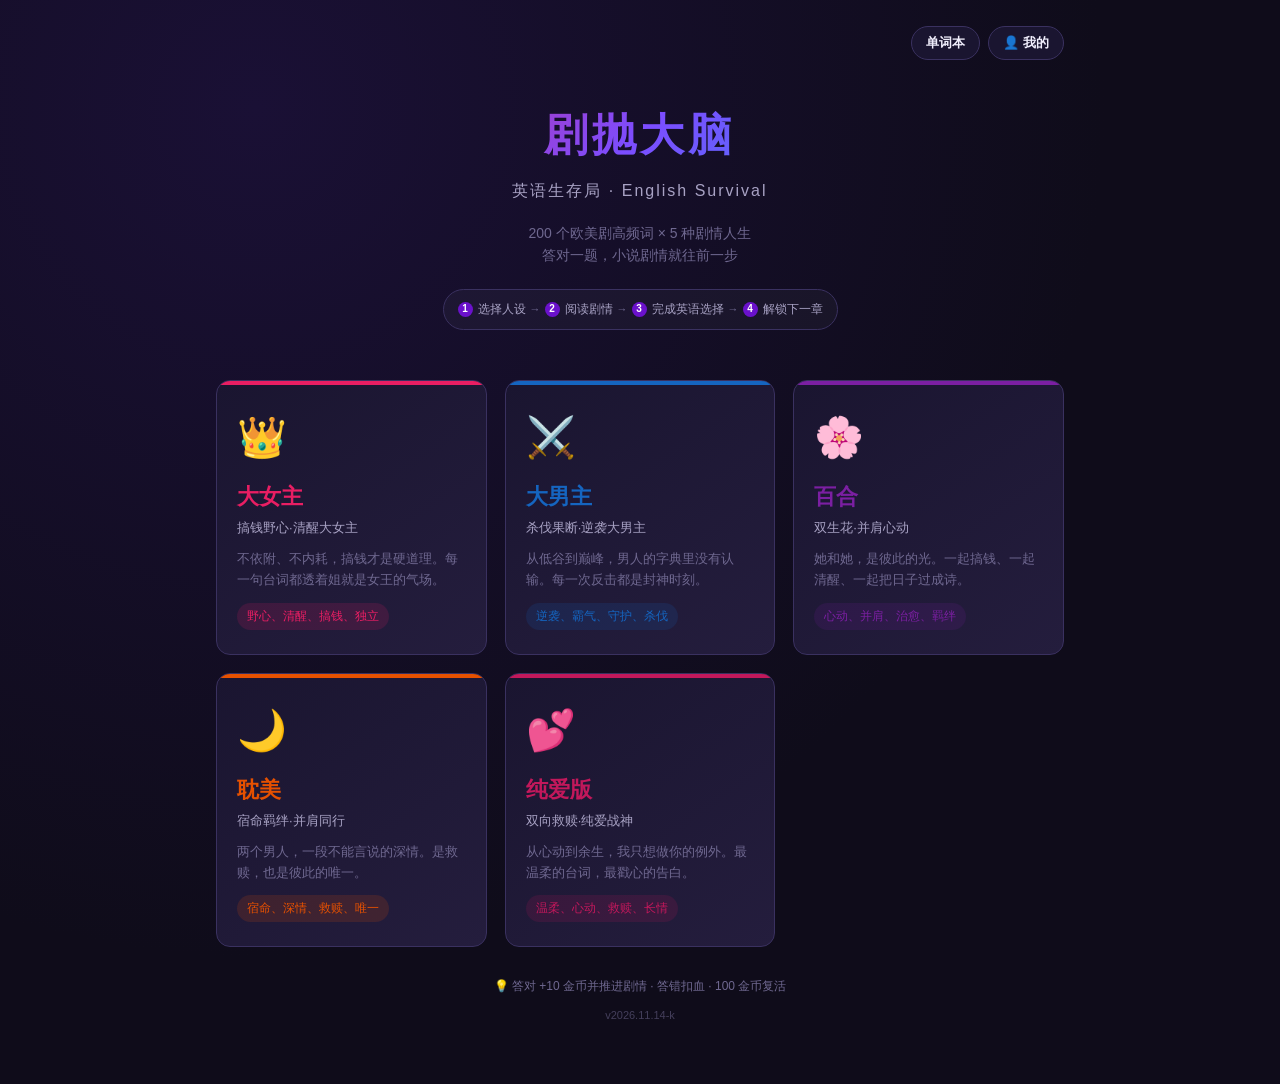
==== commit df784ac9: "chore: ?????? v2026.11.14-k,??????????" ====
--- a/index.html
+++ b/index.html
@@ -4,38 +4,38 @@
   <meta charset="UTF-8">
   <meta name="viewport" content="width=device-width, initial-scale=1.0">
   <title>剧抛大脑：英语生存局</title>
-  <link rel="stylesheet" href="css/style.css?v=20261114e">
+  <link rel="stylesheet" href="css/style.css?v=20261114k">
 </head>
 <body>
   <div id="app"></div>
 
   <!-- 数据层（独立于主逻辑） -->
-  <script src="js/data/words.js?v=20261114e"></script>
-  <script src="js/data/versions.js?v=20261114e"></script>
-  <script src="js/data/templates.js?v=20261114e"></script>
-  <script src="js/data/novels.js?v=20261114e"></script>
-  <script src="js/data/rewards_female_lead.js?v=20261114e"></script>
-  <script src="js/data/rewards_male_lead.js?v=20261114e"></script>
-  <script src="js/data/rewards_dual_female.js?v=20261114e"></script>
-  <script src="js/data/rewards_dual_male.js?v=20261114e"></script>
-  <script src="js/data/rewards_pure_love.js?v=20261114e"></script>
-  <script src="js/data/chapters.js?v=20261114e"></script>
-  <script src="js/data/questions_female_lead.js?v=20261114e"></script>
-  <script src="js/data/questions_male_lead.js?v=20261114e"></script>
-  <script src="js/data/questions_dual_female.js?v=20261114e"></script>
-  <script src="js/data/questions_dual_male.js?v=20261114e"></script>
-  <script src="js/data/questions_pure_love.js?v=20261114e"></script>
+  <script src="js/data/words.js?v=20261114k"></script>
+  <script src="js/data/versions.js?v=20261114k"></script>
+  <script src="js/data/templates.js?v=20261114k"></script>
+  <script src="js/data/novels.js?v=20261114k"></script>
+  <script src="js/data/rewards_female_lead.js?v=20261114k"></script>
+  <script src="js/data/rewards_male_lead.js?v=20261114k"></script>
+  <script src="js/data/rewards_dual_female.js?v=20261114k"></script>
+  <script src="js/data/rewards_dual_male.js?v=20261114k"></script>
+  <script src="js/data/rewards_pure_love.js?v=20261114k"></script>
+  <script src="js/data/chapters.js?v=20261114k"></script>
+  <script src="js/data/questions_female_lead.js?v=20261114k"></script>
+  <script src="js/data/questions_male_lead.js?v=20261114k"></script>
+  <script src="js/data/questions_dual_female.js?v=20261114k"></script>
+  <script src="js/data/questions_dual_male.js?v=20261114k"></script>
+  <script src="js/data/questions_pure_love.js?v=20261114k"></script>
 
   <!-- 工具层 -->
-  <script src="js/shuffle.js?v=20261114e"></script>
-  <script src="js/tts.js?v=20261114e"></script>
-  <script src="js/storage.js?v=20261114e"></script>
+  <script src="js/shuffle.js?v=20261114k"></script>
+  <script src="js/tts.js?v=20261114k"></script>
+  <script src="js/storage.js?v=20261114k"></script>
 
   <!-- 逻辑层 -->
-  <script src="js/questionGenerator.js?v=20261114e"></script>
-  <script src="js/game.js?v=20261114e"></script>
+  <script src="js/questionGenerator.js?v=20261114k"></script>
+  <script src="js/game.js?v=20261114k"></script>
 
   <!-- UI 层 -->
-  <script src="js/ui.js?v=20261114e"></script>
+  <script src="js/ui.js?v=20261114k"></script>
 </body>
 </html>
--- a/css/style.css
+++ b/css/style.css
@@ -158,6 +158,27 @@
   margin-top: 30px;
   color: var(--text-muted);
   font-size: 12px;
+}
+
+/* App 内嵌浏览器（WebView）常静音网页音频，单独给一条提示 */
+.webview-tip {
+  margin: 10px 0 0;
+  padding: 10px 14px;
+  border-radius: 12px;
+  background: rgba(255, 193, 7, 0.1);
+  border: 1px solid rgba(255, 193, 7, 0.32);
+  color: #ffc107;
+  font-size: 12.5px;
+  line-height: 1.55;
+}
+
+/* 页脚版本号：用来确认手机上加载的是不是最新代码 */
+.build-stamp {
+  margin-top: 10px;
+  text-align: center;
+  font-size: 11px;
+  color: var(--text-muted);
+  opacity: 0.55;
 }
 
 /* ========== 游戏页：状态栏 ========== */
